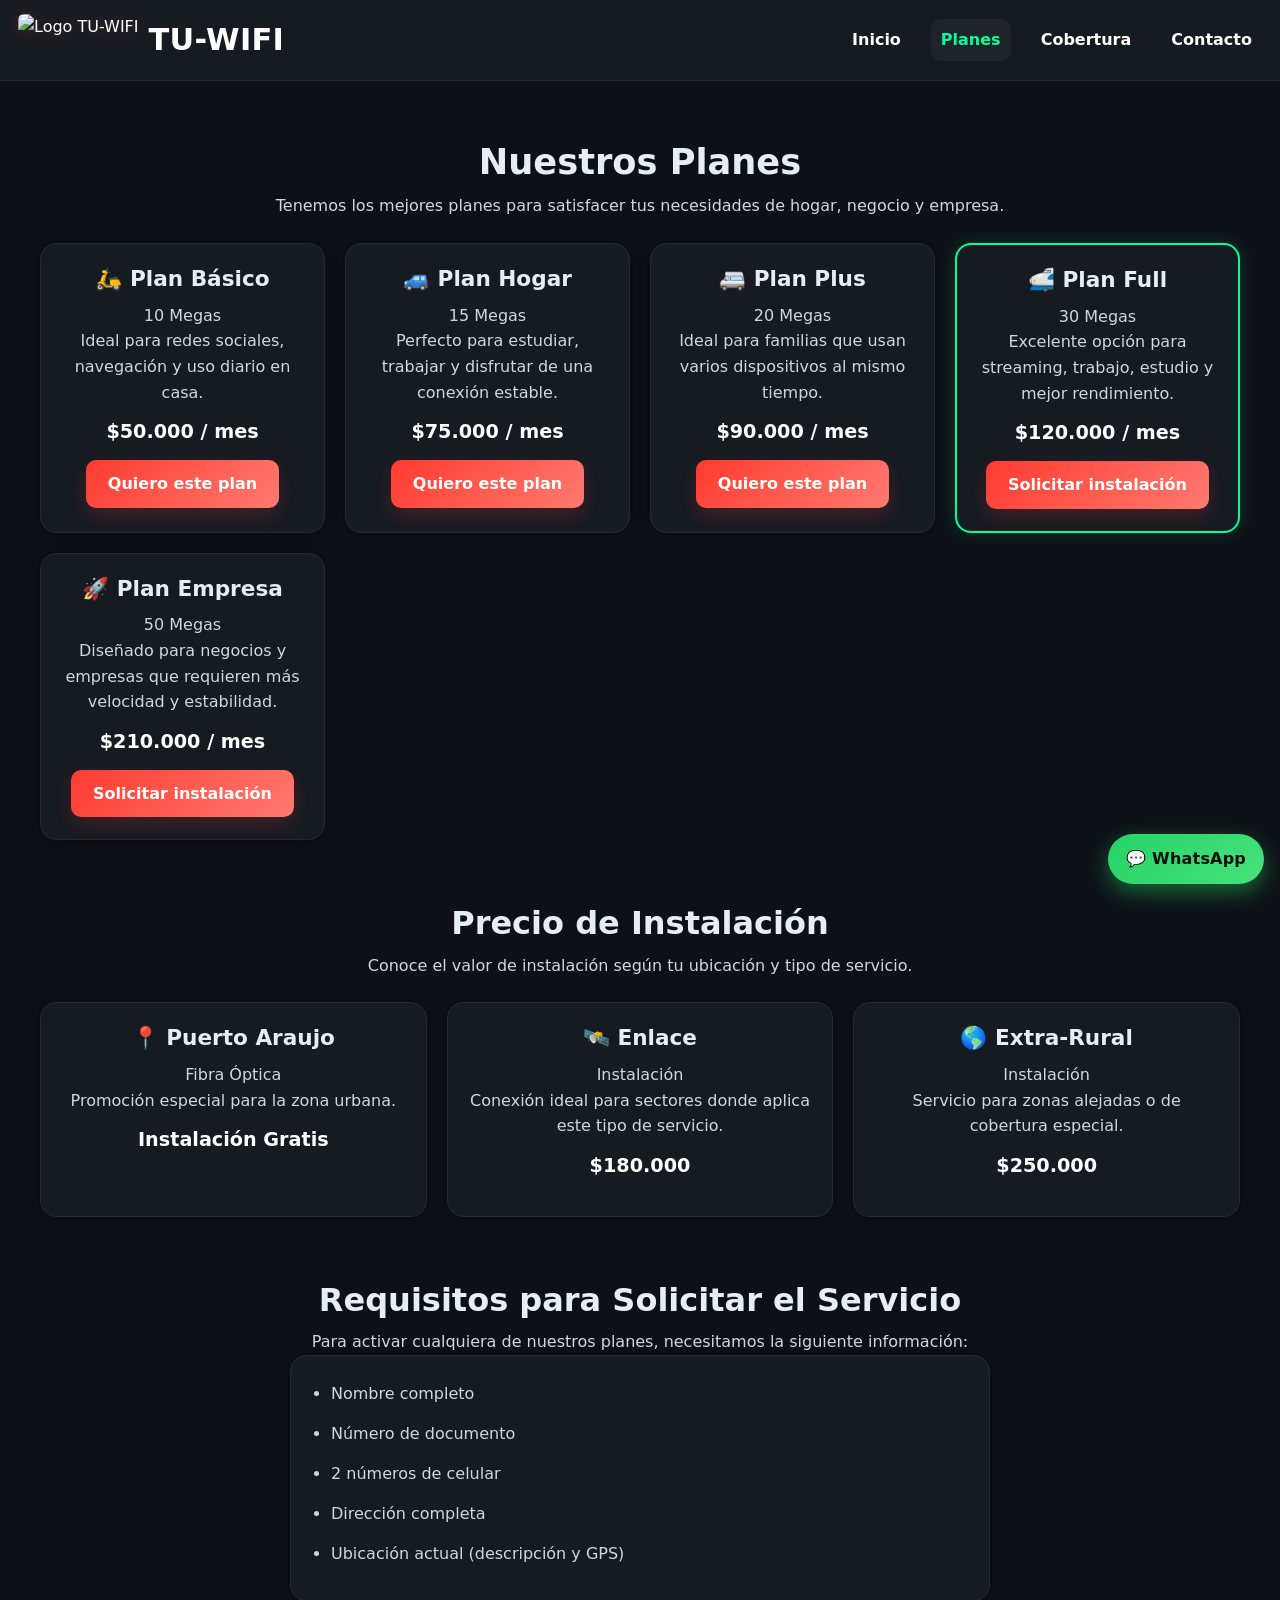
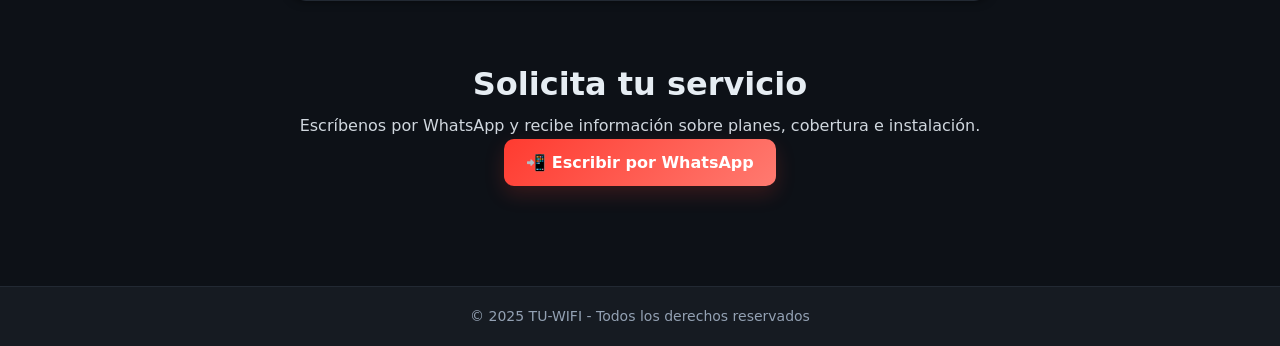
==== planes.html @ 6620fda7 "Actualizar planes TU-WIFI" ====
<!DOCTYPE html>
<html lang="es">
<head>
  <meta charset="UTF-8">
  <meta name="viewport" content="width=device-width, initial-scale=1.0">
  <title>Planes de Internet - TU-WIFI</title>

  <meta name="description" content="Conoce nuestros planes de internet, precios e instalación. Servicio rápido, confiable y con atención por WhatsApp en tu zona.">
  <meta name="keywords" content="internet, wifi, fibra óptica, internet hogar, internet empresa, Puerto Araujo, TU-WIFI">
  <meta name="author" content="TU-WIFI">

  <link rel="canonical" href="https://tu-wifi.co/planes.html">

  <!-- Open Graph -->
  <meta property="og:title" content="Planes de Internet - TU-WIFI">
  <meta property="og:description" content="Internet rápido y confiable en tu zona. Conoce nuestros planes y solicita tu servicio por WhatsApp.">
  <meta property="og:image" content="https://tu-wifi.co/imagen/tu-wife.png">
  <meta property="og:url" content="https://tu-wifi.co/planes.html">
  <meta property="og:type" content="website">
  <meta property="og:site_name" content="TU-WIFI">

  <link rel="stylesheet" href="css/styles.css">
</head>

<body>

  <!-- HEADER -->
  <header>
    <div class="logo">
      <img src="imagen/tu-wife.png" alt="Logo TU-WIFI" loading="lazy">
      <span class="brand">TU-WIFI</span>
    </div>

    <nav class="navbar">
      <ul id="menu">
        <li><a href="index.html">Inicio</a></li>
        <li><a href="planes.html" class="active">Planes</a></li>
        <li><a href="cobertura.html">Cobertura</a></li>
        <li><a href="contacto.html">Contacto</a></li>
      </ul>

      <div class="menu-toggle" id="menu-toggle">&#9776;</div>
    </nav>
  </header>

  <!-- PLANES -->
  <main>

    <section class="beneficios">
      <h1>Nuestros Planes</h1>
      <p>Tenemos los mejores planes para satisfacer tus necesidades de hogar, negocio y empresa.</p>

      <div class="beneficios-grid">

        <!-- PLAN BÁSICO -->
        <div class="card">
          <h3>🛵 Plan Básico</h3>
          <p>10 Megas</p>
          <p>Ideal para redes sociales, navegación y uso diario en casa.</p>
          <strong>$50.000 / mes</strong>
          <a href="contacto.html" class="btn-primary">Quiero este plan</a>
        </div>

        <!-- PLAN HOGAR -->
        <div class="card">
          <h3>🚙 Plan Hogar</h3>
          <p>15 Megas</p>
          <p>Perfecto para estudiar, trabajar y disfrutar de una conexión estable.</p>
          <strong>$75.000 / mes</strong>
          <a href="contacto.html" class="btn-primary">Quiero este plan</a>
        </div>

        <!-- PLAN PLUS -->
        <div class="card">
          <h3>🚐 Plan Plus</h3>
          <p>20 Megas</p>
          <p>Ideal para familias que usan varios dispositivos al mismo tiempo.</p>
          <strong>$90.000 / mes</strong>
          <a href="contacto.html" class="btn-primary">Quiero este plan</a>
        </div>

        <!-- PLAN FULL -->
        <div class="card destacado">
          <h3>🚅 Plan Full</h3>
          <p>30 Megas</p>
          <p>Excelente opción para streaming, trabajo, estudio y mejor rendimiento.</p>
          <strong>$120.000 / mes</strong>
          <a href="contacto.html" class="btn-primary">Solicitar instalación</a>
        </div>

        <!-- PLAN EMPRESA -->
        <div class="card">
          <h3>🚀 Plan Empresa</h3>
          <p>50 Megas</p>
          <p>Diseñado para negocios y empresas que requieren más velocidad y estabilidad.</p>
          <strong>$210.000 / mes</strong>
          <a href="contacto.html" class="btn-primary">Solicitar instalación</a>
        </div>

      </div>
    </section>

    <!-- INSTALACIÓN -->
    <section class="beneficios">
      <h2>Precio de Instalación</h2>
      <p>Conoce el valor de instalación según tu ubicación y tipo de servicio.</p>

      <div class="beneficios-grid">

        <div class="card">
          <h3>📍 Puerto Araujo</h3>
          <p>Fibra Óptica</p>
          <p>Promoción especial para la zona urbana.</p>
          <strong>Instalación Gratis</strong>
        </div>

        <div class="card">
          <h3>🛰️ Enlace</h3>
          <p>Instalación</p>
          <p>Conexión ideal para sectores donde aplica este tipo de servicio.</p>
          <strong>$180.000</strong>
        </div>

        <div class="card">
          <h3>🌎 Extra-Rural</h3>
          <p>Instalación</p>
          <p>Servicio para zonas alejadas o de cobertura especial.</p>
          <strong>$250.000</strong>
        </div>

      </div>
    </section>

    <!-- REQUISITOS -->
    <section class="beneficios">
      <h2>Requisitos para Solicitar el Servicio</h2>
      <p>Para activar cualquiera de nuestros planes, necesitamos la siguiente información:</p>

      <div class="card" style="max-width:700px; margin:auto; text-align:left;">
        <ul style="padding-left:20px; line-height:2;">
          <li>Nombre completo</li>
          <li>Número de documento</li>
          <li>2 números de celular</li>
          <li>Dirección completa</li>
          <li>Ubicación actual (descripción y GPS)</li>
        </ul>
      </div>
    </section>

    <!-- CONTACTO -->
    <section class="beneficios">
      <h2>Solicita tu servicio</h2>
      <p>Escríbenos por WhatsApp y recibe información sobre planes, cobertura e instalación.</p>

      <a
        href="https://wa.me/573009020221?text=Hola,%20quiero%20informaci%C3%B3n%20sobre%20los%20planes%20de%20internet"
        target="_blank"
        rel="noopener noreferrer"
        class="btn-primary">
        📲 Escribir por WhatsApp
      </a>
    </section>

  </main>

  <!-- BOTÓN FLOTANTE -->
  <a
    href="https://wa.me/573009020221?text=Hola,%20quiero%20informaci%C3%B3n%20sobre%20los%20planes%20de%20internet"
    target="_blank"
    rel="noopener noreferrer"
    class="wapp-float"
    aria-label="Chatear por WhatsApp">
    💬 WhatsApp
  </a>

  <!-- FOOTER -->
  <footer>
    <p>&copy; 2025 TU-WIFI - Todos los derechos reservados</p>
  </footer>

  <script src="js/main.js"></script>

</body>
</html>
---- css/styles.css ----
/* =========================
   🎨 RESET Y BASE
   ========================= */
*{
  margin:0;
  padding:0;
  box-sizing:border-box;
}

:root{
  --bg:#0d1117;
  --bg-2:#161b22;
  --text:#e6edf3;
  --muted:#93a1b3;
  --line:#222933;
  --primary:#ff3b30;
  --primary-2:#ff7a70;
  --success:#25D366;
  --success-dark:#128c4a;
}

html{
  scroll-behavior:smooth;
}

html,
body{
  height:100%;
}

body{
  font-family:Inter, system-ui, -apple-system, Segoe UI, Roboto, Ubuntu, Cantarell, "Helvetica Neue", Arial, "Noto Sans", sans-serif;
  background:var(--bg);
  color:var(--text);
  line-height:1.6;
}

img{
  max-width:100%;
  height:auto;
  display:block;
}

a{
  transition:all .2s ease;
}

/* =========================
   HEADER / NAV
   ========================= */
header{
  background:var(--bg-2);
  color:#fff;
  display:flex;
  justify-content:space-between;
  align-items:center;
  padding:14px 18px;
  position:sticky;
  top:0;
  z-index:1000;
  border-bottom:1px solid var(--line);
  gap:16px;
}

.logo{
  display:flex;
  align-items:center;
  gap:10px;
  min-width:0;
}

.logo img{
  height:52px;
  width:auto;
  filter:drop-shadow(0 2px 8px rgba(255,59,48,.25));
  border-radius:6px;
}

.brand{
  font-size:1.9rem;
  font-weight:800;
  letter-spacing:.3px;
  color:#fff;
  white-space:nowrap;
}

.navbar{
  display:flex;
  align-items:center;
  gap:12px;
}

.navbar ul{
  display:flex;
  list-style:none;
  gap:20px;
  margin:0;
  padding:0;
  align-items:center;
}

.navbar a{
  color:#fff;
  text-decoration:none;
  font-weight:600;
  padding:8px 10px;
  border-radius:10px;
  display:inline-block;
}

.navbar a:hover,
.navbar a.active{
  color:#00ff99;
  background:rgba(255,255,255,.04);
}

.menu-toggle{
  display:none;
  font-size:2rem;
  cursor:pointer;
  color:#fff;
  user-select:none;
  background:transparent;
  border:0;
  line-height:1;
}

/* =========================
   HERO
   ========================= */
.hero{
  min-height:70vh;
  display:flex;
  justify-content:center;
  align-items:center;
  text-align:center;
  padding:40px 16px;
  background:
    linear-gradient(rgba(13,17,23,.74), rgba(13,17,23,.82)),
    radial-gradient(circle at top, rgba(255,59,48,.18), transparent 40%);
}

.hero-text{
  background:rgba(0,0,0,.55);
  padding:34px 28px;
  border-radius:18px;
  backdrop-filter:blur(2px);
  max-width:900px;
  width:100%;
  box-shadow:0 18px 40px rgba(0,0,0,.28);
}

.hero h1{
  font-size:2.1rem;
  line-height:1.25;
  margin-bottom:12px;
}

.hero h2{
  font-size:2.9rem;
  line-height:1.2;
  margin-bottom:14px;
  text-wrap:balance;
}

.hero p{
  margin-bottom:20px;
  color:#d0d7de;
  font-size:1.05rem;
  max-width:700px;
  margin-inline:auto;
}

/* =========================
   BOTONES
   ========================= */
.btn-primary{
  padding:11px 22px;
  background:linear-gradient(135deg, var(--primary), var(--primary-2));
  color:#fff;
  border-radius:10px;
  text-decoration:none;
  font-weight:800;
  border:none;
  cursor:pointer;
  display:inline-block;
  box-shadow:0 8px 20px rgba(255,59,48,.18);
}

.btn-primary:hover{
  filter:brightness(1.05);
  box-shadow:0 0 18px rgba(255,59,48,.35);
  transform:translateY(-2px);
}

.btn-outline{
  border:1px solid var(--primary);
  color:#fff;
  padding:.6rem .9rem;
  border-radius:10px;
  text-decoration:none;
  display:inline-block;
}

.btn-outline:hover{
  background:rgba(255,59,48,.08);
}

/* =========================
   CONTENIDO GENERAL
   ========================= */
main{
  padding:28px 16px;
}

section{
  width:100%;
}

.beneficios{
  padding:32px 16px;
  text-align:center;
}

.beneficios h1,
.beneficios h2{
  margin-top:0;
  margin-bottom:10px;
  line-height:1.2;
}

.beneficios h1{
  font-size:2.2rem;
}

.beneficios h2{
  font-size:2rem;
}

.beneficios p{
  color:#d0d7de;
  max-width:820px;
  margin-inline:auto;
}

.beneficios-grid{
  display:grid;
  grid-template-columns:repeat(auto-fit, minmax(230px, 1fr));
  gap:20px;
  margin:24px auto 0;
  max-width:1200px;
  justify-content:center;
}

.card{
  background:var(--bg-2);
  padding:22px 20px;
  border-radius:16px;
  box-shadow:0 0 10px rgba(0,0,0,.5);
  border:1px solid var(--line);
  transition:transform .2s, box-shadow .2s, border-color .2s;
}

.card:hover{
  transform:translateY(-4px);
  box-shadow:0 12px 30px rgba(0,0,0,.35);
  border-color:#2c3643;
}

.card h3{
  margin-bottom:10px;
  font-size:1.35rem;
  line-height:1.25;
}

.card p{
  max-width:none;
}

.card strong{
  display:block;
  margin:12px 0;
  font-size:1.2rem;
  color:#fff;
}

.destacado{
  border:2px solid #00ff99;
  box-shadow:0 0 18px rgba(0,255,153,.15);
}

/* =========================
   FORMULARIO DE CONTACTO
   ========================= */
.card.form-card{
  max-width:520px;
  margin:0 auto;
}

.field{
  display:flex;
  flex-direction:column;
  gap:.35rem;
  margin-bottom:.9rem;
}

label{
  color:#cbd5e1;
  text-align:left;
  font-size:14px;
}

input,
textarea{
  padding:12px;
  border:1px solid #2a3342;
  border-radius:8px;
  background:#0f151d;
  color:#fff;
  font-size:14px;
}

input:focus,
textarea:focus{
  outline:2px solid rgba(255,59,48,.35);
  border-color:rgba(255,59,48,.55);
}

textarea{
  resize:none;
  min-height:100px;
}

.alt-links{
  margin-top:12px;
  display:flex;
  gap:12px;
  flex-wrap:wrap;
}

/* =========================
   LISTAS
   ========================= */
.card ul{
  padding-left:20px;
}

.card li{
  margin-bottom:8px;
  color:#d0d7de;
}

/* =========================
   MAPAS / IFRAMES
   ========================= */
iframe{
  width:100%;
  max-width:100%;
  border:0;
}

/* =========================
   BOTÓN WHATSAPP FLOTANTE
   ========================= */
.wapp-float{
  position:fixed;
  right:16px;
  bottom:16px;
  background:linear-gradient(135deg, var(--success), #48e27c);
  color:#0b0f14;
  padding:12px 18px;
  border-radius:999px;
  box-shadow:0 8px 22px rgba(37,211,102,.45);
  font-weight:800;
  text-decoration:none;
  z-index:999;
  letter-spacing:.2px;
  transition:transform .2s, box-shadow .2s;
}

.wapp-float:hover{
  transform:translateY(-2px);
  box-shadow:0 10px 26px rgba(37,211,102,.5);
  background:linear-gradient(135deg, #29db68, #5df28b);
}

/* =========================
   FOOTER
   ========================= */
footer{
  background:var(--bg-2);
  text-align:center;
  padding:18px;
  margin-top:40px;
  font-size:14px;
  color:var(--muted);
  border-top:1px solid var(--line);
}

/* =========================
   UTILIDADES
   ========================= */
.text-left{
  text-align:left;
}

.text-center{
  text-align:center;
}

.mx-auto{
  margin-left:auto;
  margin-right:auto;
}

/* =========================
   RESPONSIVE
   ========================= */
@media (max-width:768px){
  header{
    padding:12px 14px;
  }

  .logo{
    gap:8px;
  }

  .logo img{
    height:44px;
  }

  .brand{
    font-size:1.05rem;
  }

  .menu-toggle{
    display:block;
  }

  .navbar ul{
    display:none;
    flex-direction:column;
    align-items:stretch;
    background:#0d131a;
    position:absolute;
    top:72px;
    right:12px;
    width:230px;
    padding:14px;
    border-radius:12px;
    border:1px solid var(--line);
    box-shadow:0 10px 24px rgba(0,0,0,.35);
    z-index:1000;
    gap:8px;
  }

  .navbar ul.open{
    display:flex;
  }

  .navbar a{
    width:100%;
    text-align:left;
  }

  .hero{
    min-height:auto;
    padding:24px 12px;
  }

  .hero-text{
    padding:22px 16px;
    border-radius:14px;
  }

  .hero h1{
    font-size:1.45rem;
    line-height:1.3;
    margin-bottom:10px;
  }

  .hero h2{
    font-size:1.95rem;
    line-height:1.25;
    margin-bottom:12px;
  }

  .hero p{
    font-size:1rem;
    line-height:1.5;
    margin-bottom:18px;
  }

  .btn-primary{
    width:100%;
    max-width:230px;
  }

  .beneficios{
    padding:28px 12px;
  }

  .beneficios h1{
    font-size:1.95rem;
  }

  .beneficios h2{
    font-size:1.8rem;
  }

  .beneficios-grid{
    grid-template-columns:1fr;
    gap:18px;
  }

  .card{
    width:100%;
    max-width:100%;
    padding:20px 16px;
  }

  .card h3{
    font-size:1.35rem;
  }

  .wapp-float{
    right:12px;
    bottom:12px;
    padding:11px 16px;
    font-size:.95rem;
  }
}

@media (max-width:480px){
  .logo img{
    height:40px;
  }

  .brand{
    font-size:1rem;
  }

  .hero h1{
    font-size:1.3rem;
  }

  .hero h2{
    font-size:1.7rem;
  }

  .hero p{
    font-size:.96rem;
  }

  .beneficios h1{
    font-size:1.7rem;
  }

  .beneficios h2{
    font-size:1.55rem;
  }

  .card h3{
    font-size:1.25rem;
  }

  .wapp-float{
    font-size:.9rem;
    padding:10px 14px;
  }
}
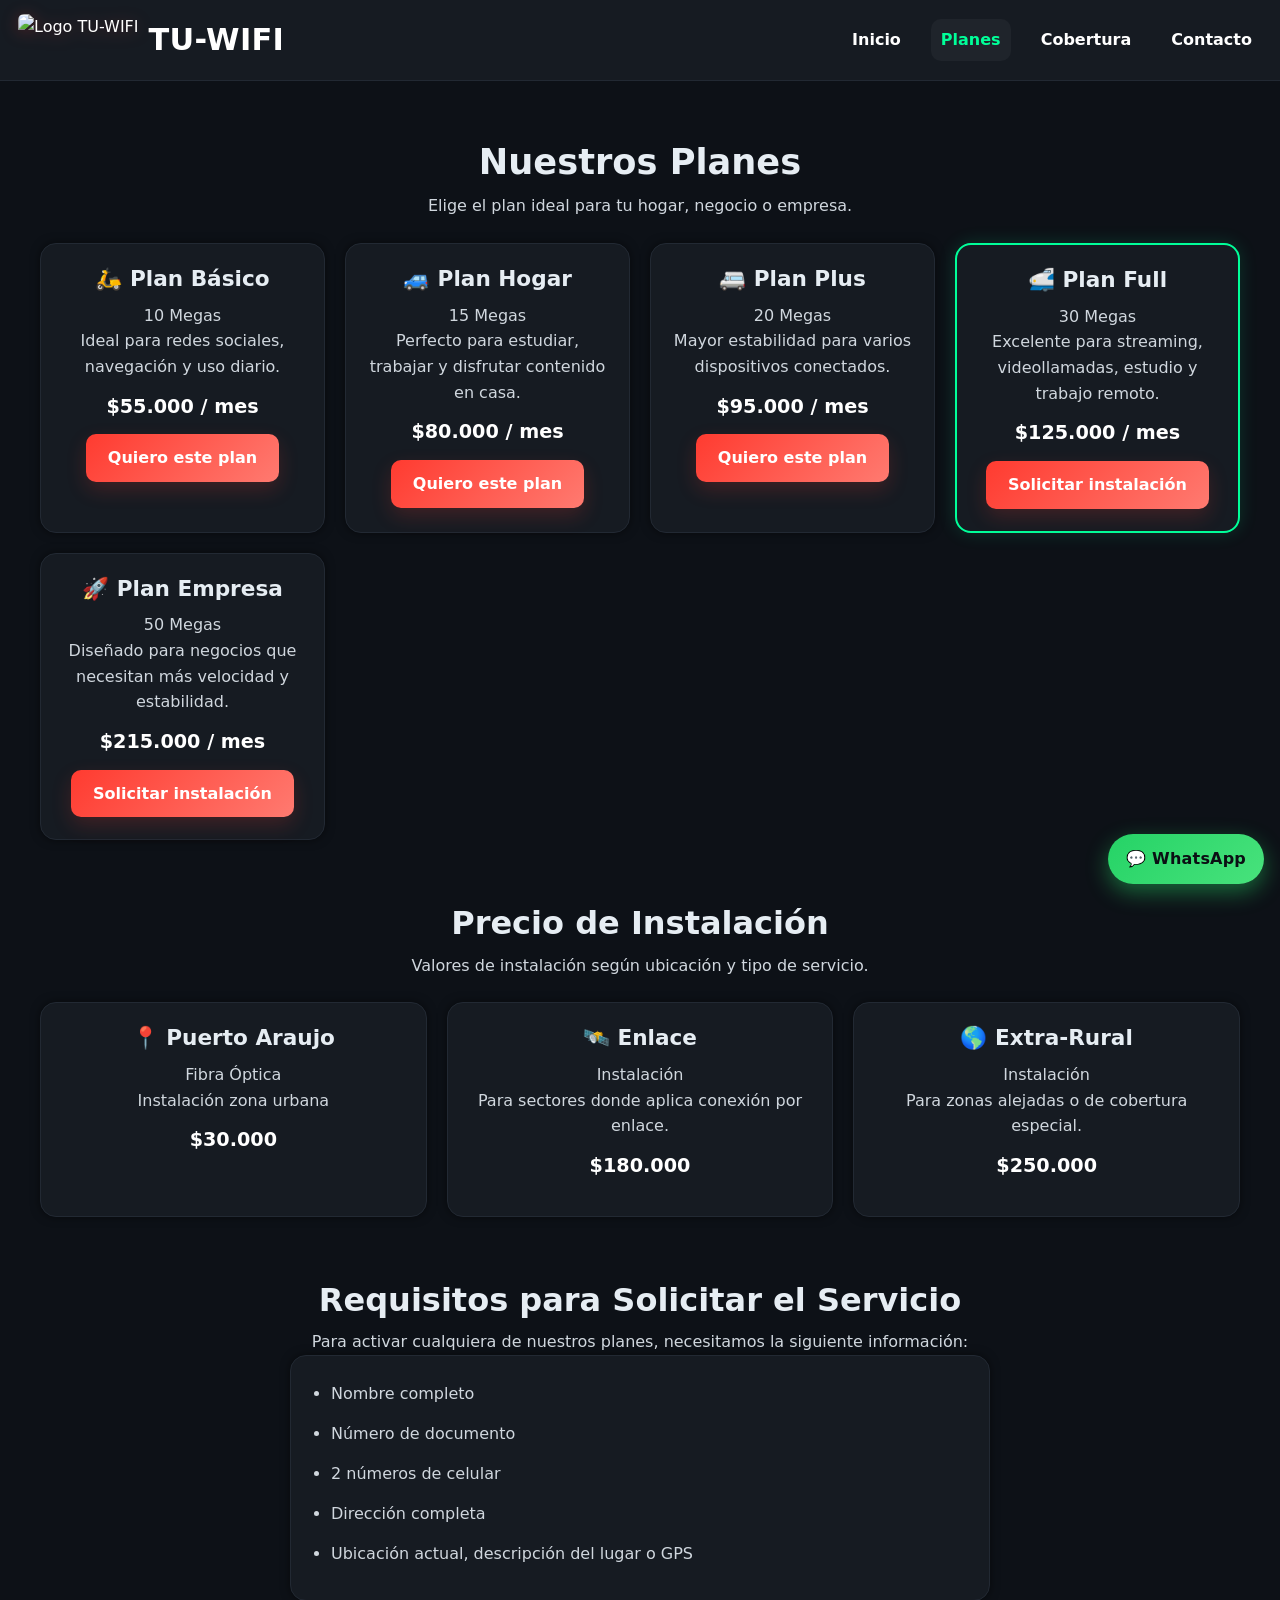
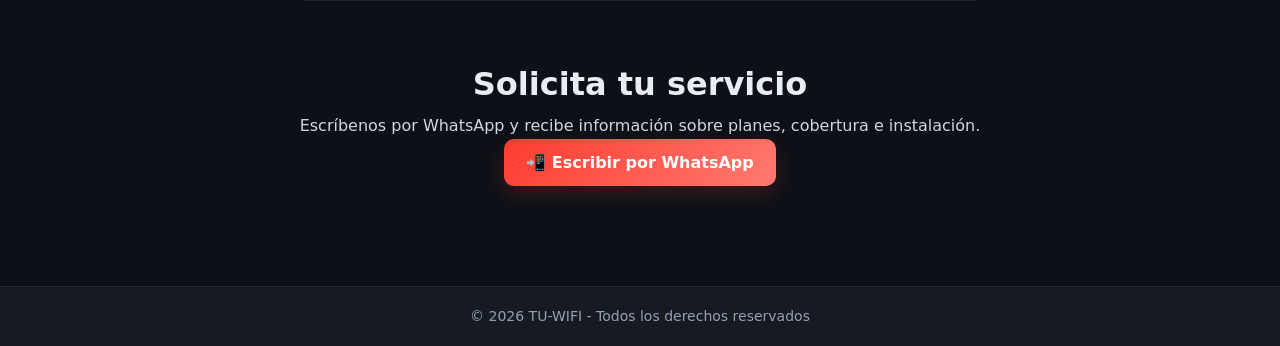
==== commit b584334a: "Actualización index.html TU-WIFI" ====
--- a/planes.html
+++ b/planes.html
@@ -5,15 +5,14 @@
   <meta name="viewport" content="width=device-width, initial-scale=1.0">
   <title>Planes de Internet - TU-WIFI</title>
 
-  <meta name="description" content="Conoce nuestros planes de internet, precios e instalación. Servicio rápido, confiable y con atención por WhatsApp en tu zona.">
+  <meta name="description" content="Conoce los planes de internet de TU-WIFI, precios mensuales, costos de instalación y requisitos para solicitar el servicio.">
   <meta name="keywords" content="internet, wifi, fibra óptica, internet hogar, internet empresa, Puerto Araujo, TU-WIFI">
   <meta name="author" content="TU-WIFI">
 
   <link rel="canonical" href="https://tu-wifi.co/planes.html">
 
-  <!-- Open Graph -->
   <meta property="og:title" content="Planes de Internet - TU-WIFI">
-  <meta property="og:description" content="Internet rápido y confiable en tu zona. Conoce nuestros planes y solicita tu servicio por WhatsApp.">
+  <meta property="og:description" content="Planes de internet para hogar, negocio y empresa. Solicita tu servicio por WhatsApp.">
   <meta property="og:image" content="https://tu-wifi.co/imagen/tu-wife.png">
   <meta property="og:url" content="https://tu-wifi.co/planes.html">
   <meta property="og:type" content="website">
@@ -24,7 +23,6 @@
 
 <body>
 
-  <!-- HEADER -->
   <header>
     <div class="logo">
       <img src="imagen/tu-wife.png" alt="Logo TU-WIFI" loading="lazy">
@@ -43,95 +41,87 @@
     </nav>
   </header>
 
-  <!-- PLANES -->
   <main>
 
     <section class="beneficios">
       <h1>Nuestros Planes</h1>
-      <p>Tenemos los mejores planes para satisfacer tus necesidades de hogar, negocio y empresa.</p>
+      <p>Elige el plan ideal para tu hogar, negocio o empresa.</p>
 
       <div class="beneficios-grid">
 
-        <!-- PLAN BÁSICO -->
         <div class="card">
           <h3>🛵 Plan Básico</h3>
           <p>10 Megas</p>
-          <p>Ideal para redes sociales, navegación y uso diario en casa.</p>
-          <strong>$50.000 / mes</strong>
+          <p>Ideal para redes sociales, navegación y uso diario.</p>
+          <strong>$55.000 / mes</strong>
           <a href="contacto.html" class="btn-primary">Quiero este plan</a>
         </div>
 
-        <!-- PLAN HOGAR -->
         <div class="card">
           <h3>🚙 Plan Hogar</h3>
           <p>15 Megas</p>
-          <p>Perfecto para estudiar, trabajar y disfrutar de una conexión estable.</p>
-          <strong>$75.000 / mes</strong>
+          <p>Perfecto para estudiar, trabajar y disfrutar contenido en casa.</p>
+          <strong>$80.000 / mes</strong>
           <a href="contacto.html" class="btn-primary">Quiero este plan</a>
         </div>
 
-        <!-- PLAN PLUS -->
         <div class="card">
           <h3>🚐 Plan Plus</h3>
           <p>20 Megas</p>
-          <p>Ideal para familias que usan varios dispositivos al mismo tiempo.</p>
-          <strong>$90.000 / mes</strong>
+          <p>Mayor estabilidad para varios dispositivos conectados.</p>
+          <strong>$95.000 / mes</strong>
           <a href="contacto.html" class="btn-primary">Quiero este plan</a>
         </div>
 
-        <!-- PLAN FULL -->
         <div class="card destacado">
           <h3>🚅 Plan Full</h3>
           <p>30 Megas</p>
-          <p>Excelente opción para streaming, trabajo, estudio y mejor rendimiento.</p>
-          <strong>$120.000 / mes</strong>
+          <p>Excelente para streaming, videollamadas, estudio y trabajo remoto.</p>
+          <strong>$125.000 / mes</strong>
           <a href="contacto.html" class="btn-primary">Solicitar instalación</a>
         </div>
 
-        <!-- PLAN EMPRESA -->
         <div class="card">
           <h3>🚀 Plan Empresa</h3>
           <p>50 Megas</p>
-          <p>Diseñado para negocios y empresas que requieren más velocidad y estabilidad.</p>
-          <strong>$210.000 / mes</strong>
+          <p>Diseñado para negocios que necesitan más velocidad y estabilidad.</p>
+          <strong>$215.000 / mes</strong>
           <a href="contacto.html" class="btn-primary">Solicitar instalación</a>
         </div>
 
       </div>
     </section>
 
-    <!-- INSTALACIÓN -->
     <section class="beneficios">
       <h2>Precio de Instalación</h2>
-      <p>Conoce el valor de instalación según tu ubicación y tipo de servicio.</p>
+      <p>Valores de instalación según ubicación y tipo de servicio.</p>
 
       <div class="beneficios-grid">
 
         <div class="card">
           <h3>📍 Puerto Araujo</h3>
           <p>Fibra Óptica</p>
-          <p>Promoción especial para la zona urbana.</p>
-          <strong>Instalación Gratis</strong>
+          <p>Instalación zona urbana</p>
+          <strong>$30.000</strong>
         </div>
 
         <div class="card">
           <h3>🛰️ Enlace</h3>
           <p>Instalación</p>
-          <p>Conexión ideal para sectores donde aplica este tipo de servicio.</p>
+          <p>Para sectores donde aplica conexión por enlace.</p>
           <strong>$180.000</strong>
         </div>
 
         <div class="card">
           <h3>🌎 Extra-Rural</h3>
           <p>Instalación</p>
-          <p>Servicio para zonas alejadas o de cobertura especial.</p>
+          <p>Para zonas alejadas o de cobertura especial.</p>
           <strong>$250.000</strong>
         </div>
 
       </div>
     </section>
 
-    <!-- REQUISITOS -->
     <section class="beneficios">
       <h2>Requisitos para Solicitar el Servicio</h2>
       <p>Para activar cualquiera de nuestros planes, necesitamos la siguiente información:</p>
@@ -142,12 +132,11 @@
           <li>Número de documento</li>
           <li>2 números de celular</li>
           <li>Dirección completa</li>
-          <li>Ubicación actual (descripción y GPS)</li>
+          <li>Ubicación actual, descripción del lugar o GPS</li>
         </ul>
       </div>
     </section>
 
-    <!-- CONTACTO -->
     <section class="beneficios">
       <h2>Solicita tu servicio</h2>
       <p>Escríbenos por WhatsApp y recibe información sobre planes, cobertura e instalación.</p>
@@ -163,7 +152,6 @@
 
   </main>
 
-  <!-- BOTÓN FLOTANTE -->
   <a
     href="https://wa.me/573009020221?text=Hola,%20quiero%20informaci%C3%B3n%20sobre%20los%20planes%20de%20internet"
     target="_blank"
@@ -173,9 +161,8 @@
     💬 WhatsApp
   </a>
 
-  <!-- FOOTER -->
   <footer>
-    <p>&copy; 2025 TU-WIFI - Todos los derechos reservados</p>
+    <p>&copy; <span id="year"></span> TU-WIFI - Todos los derechos reservados</p>
   </footer>
 
   <script src="js/main.js"></script>
